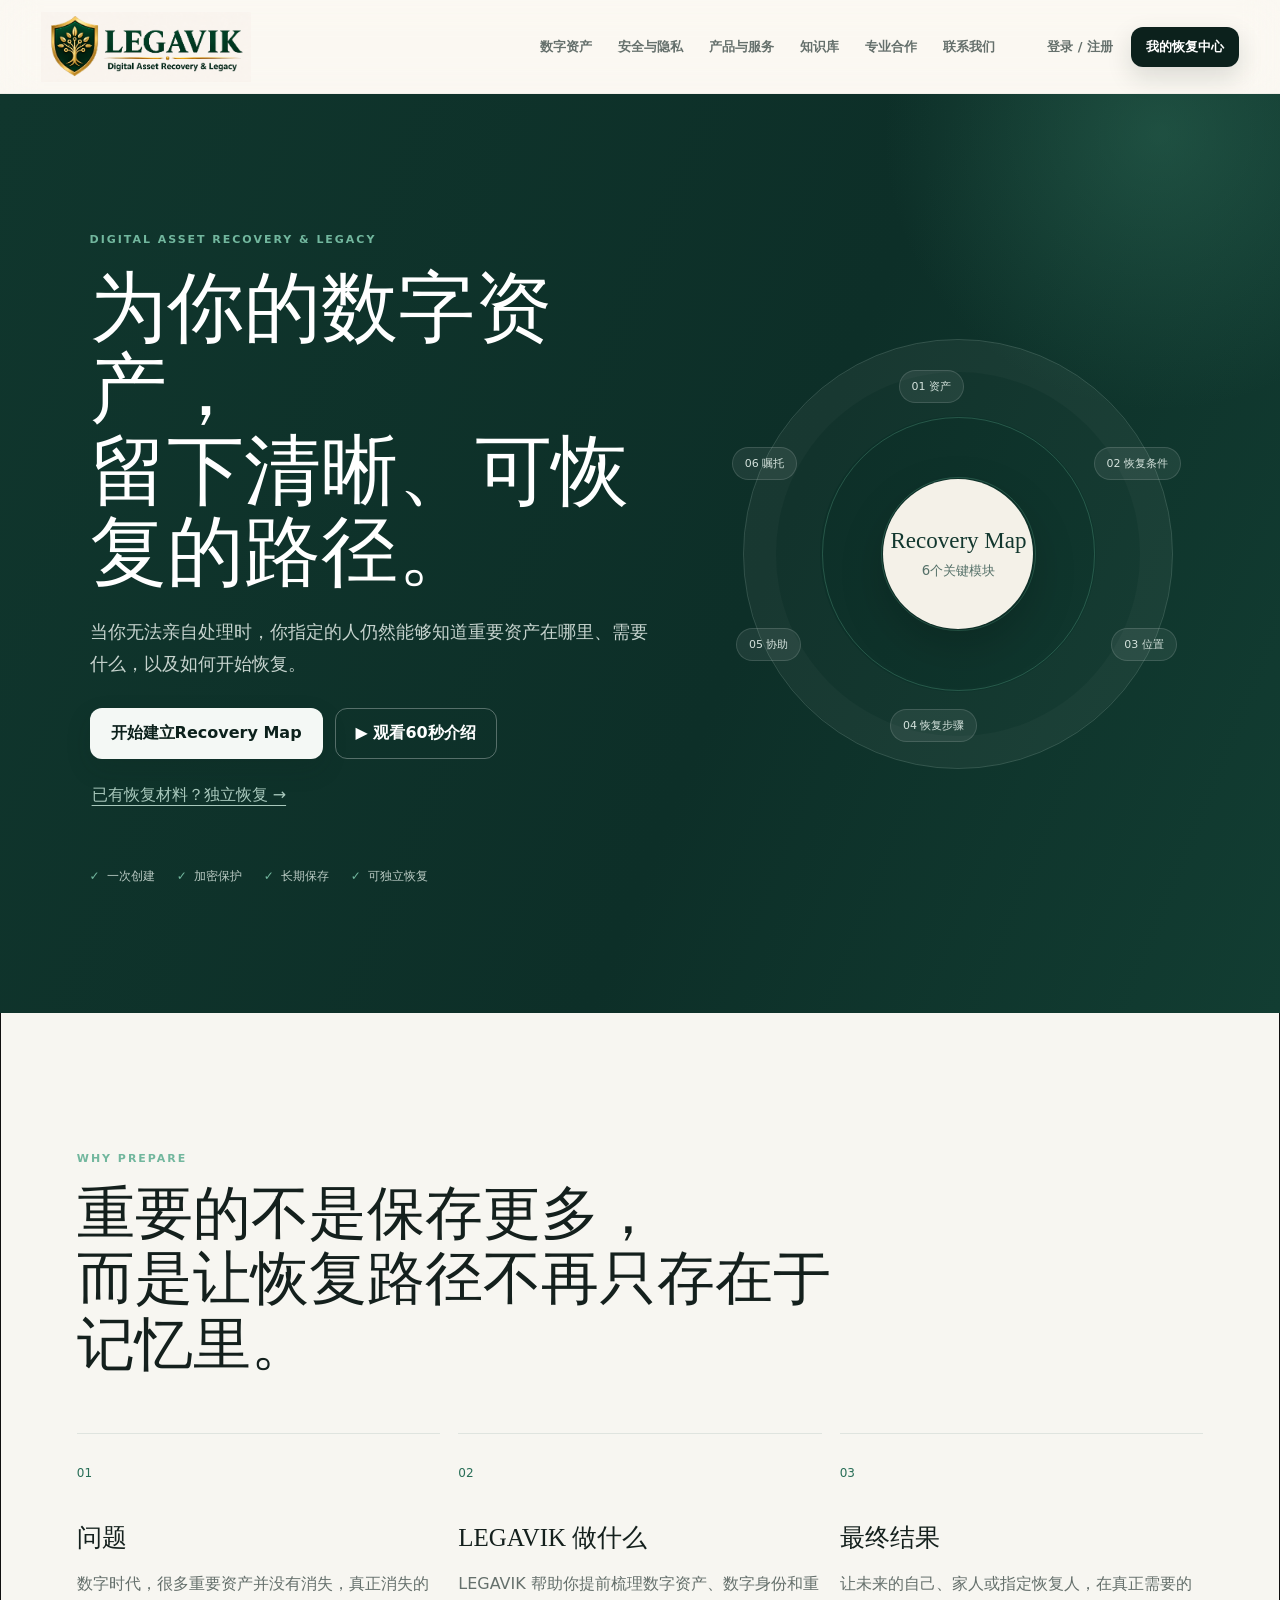
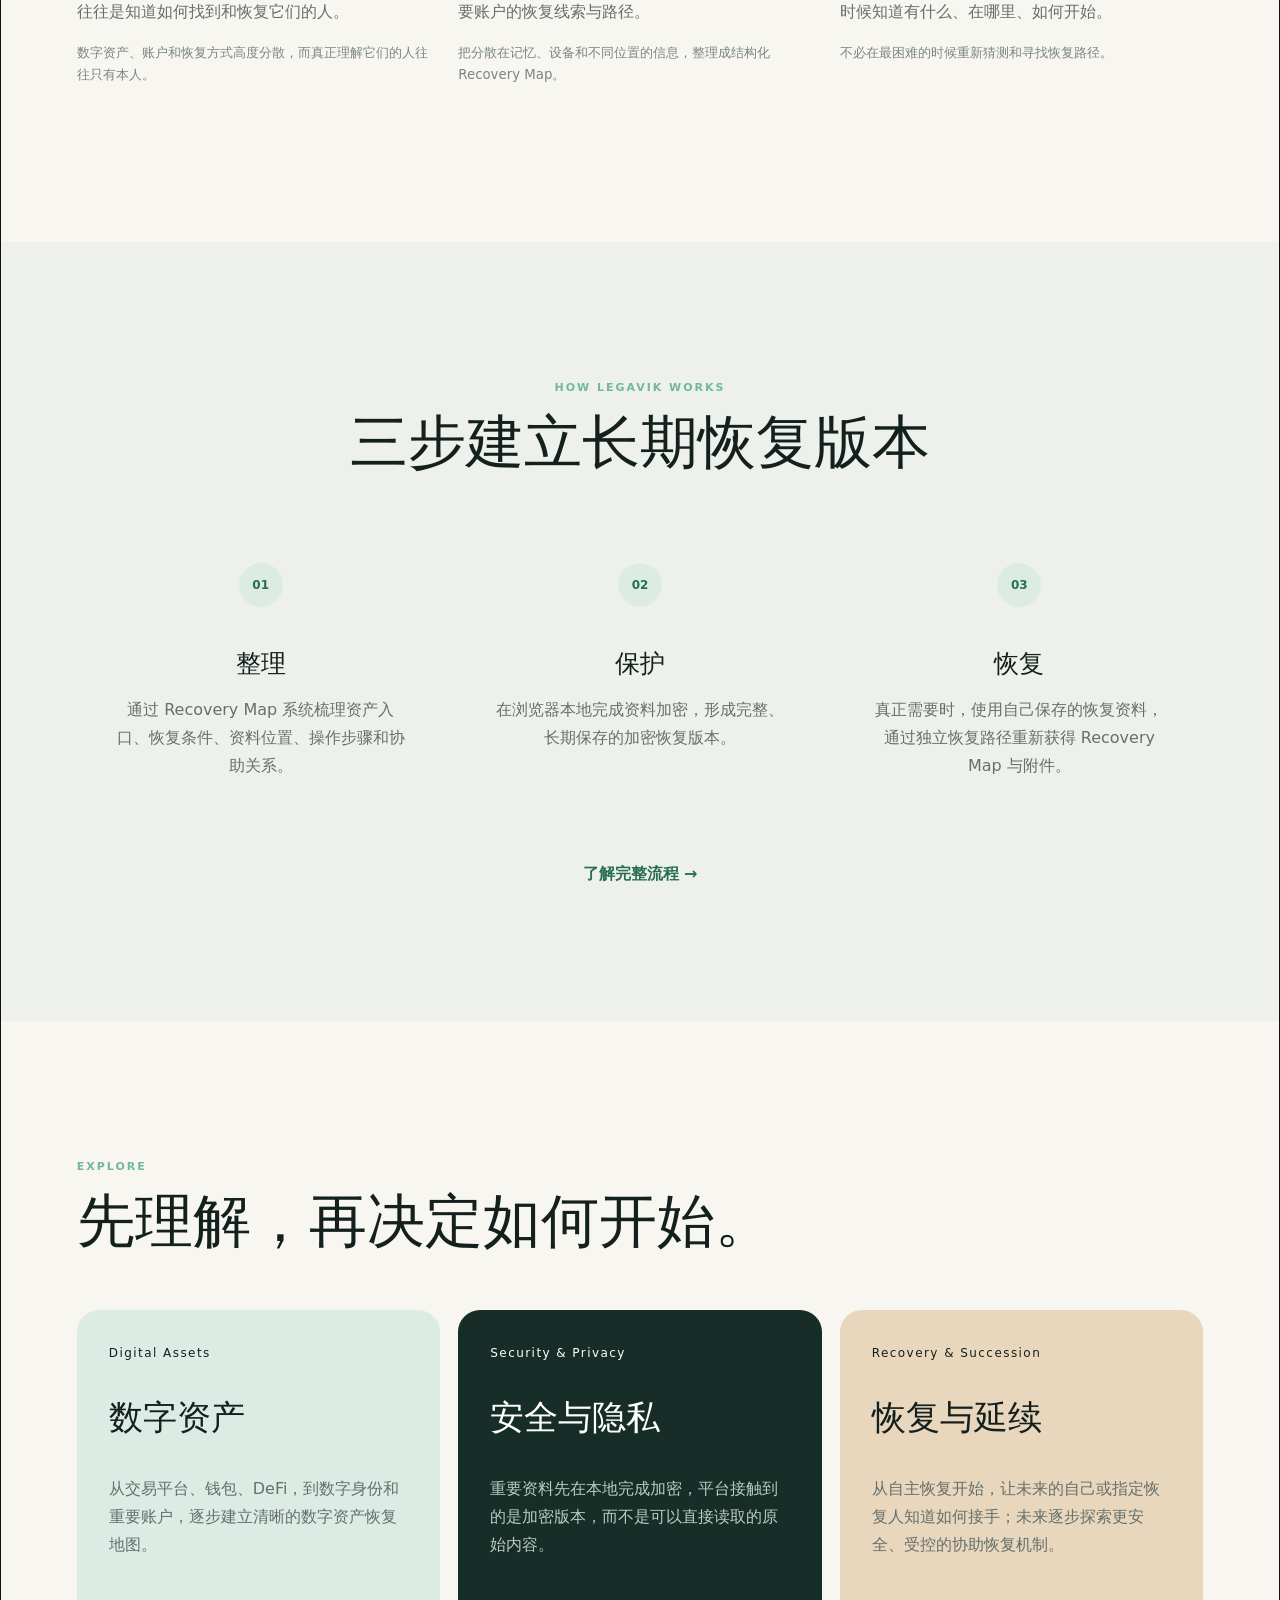
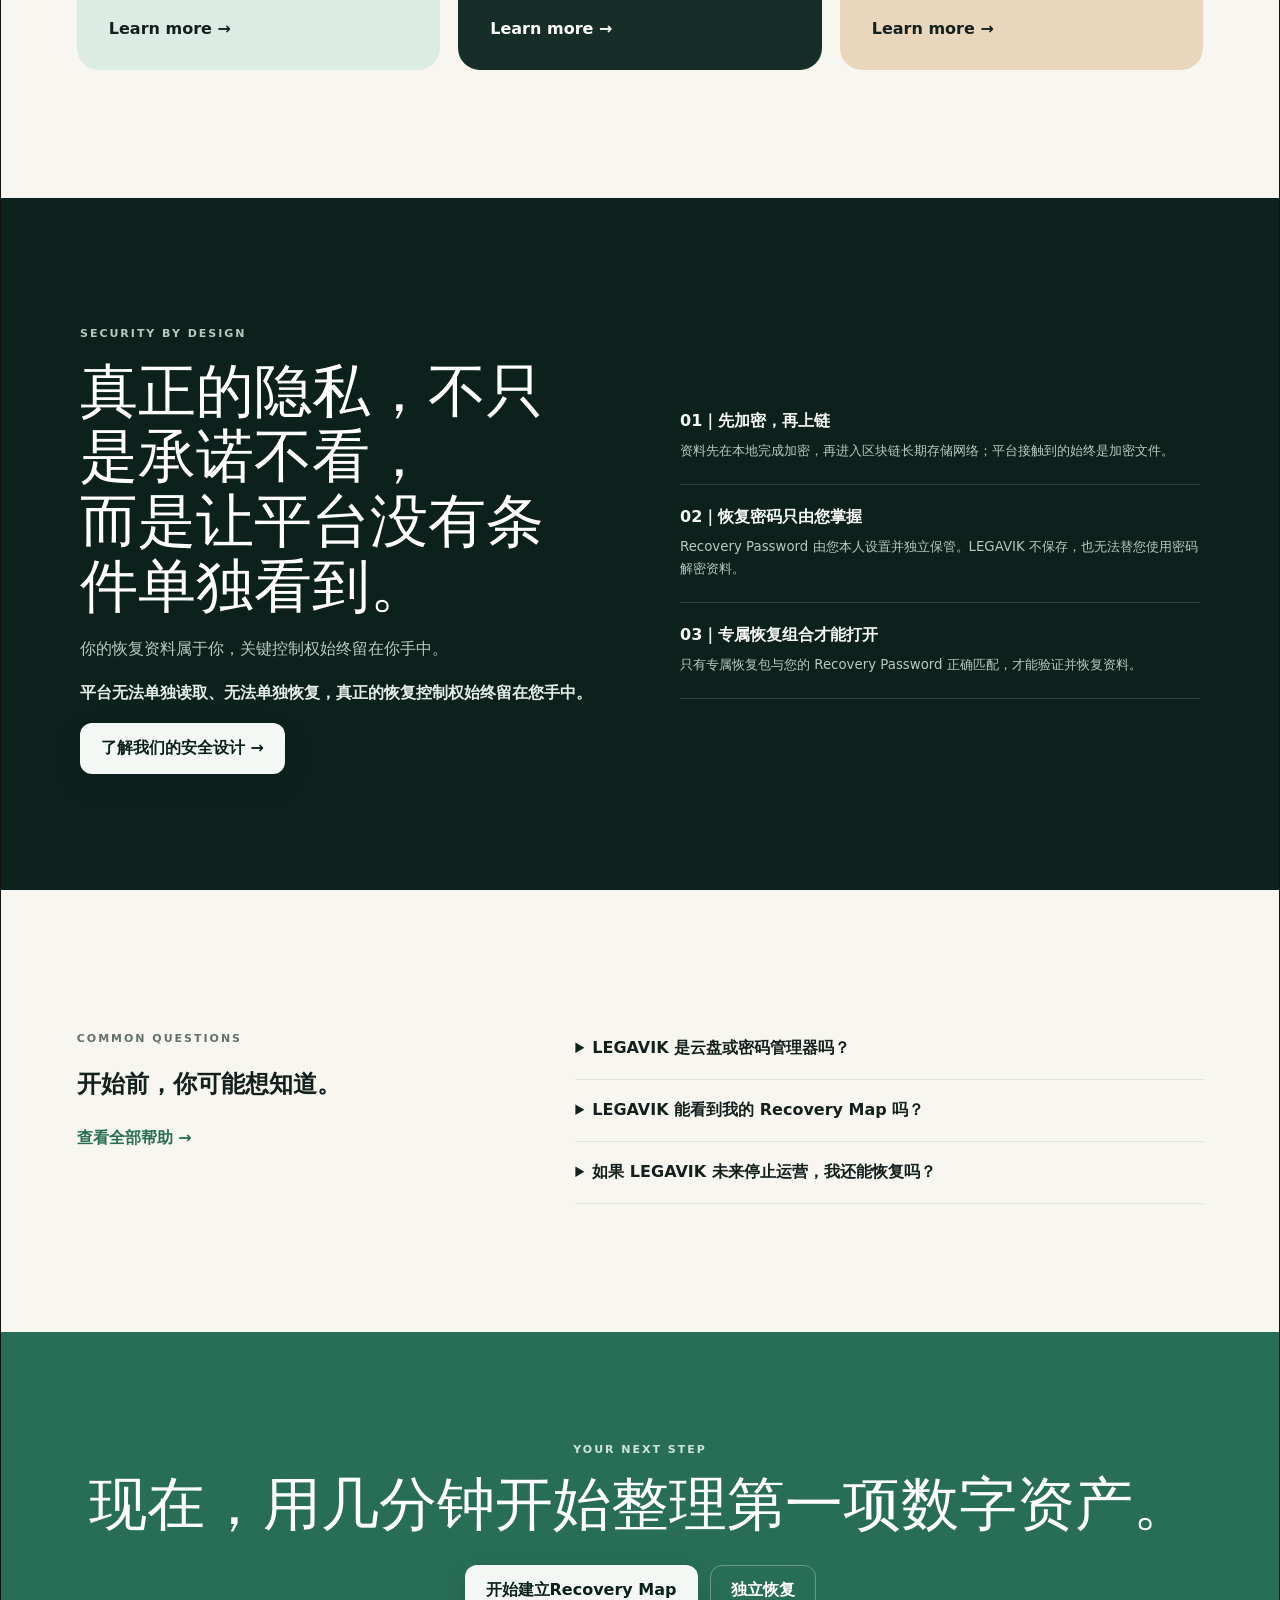
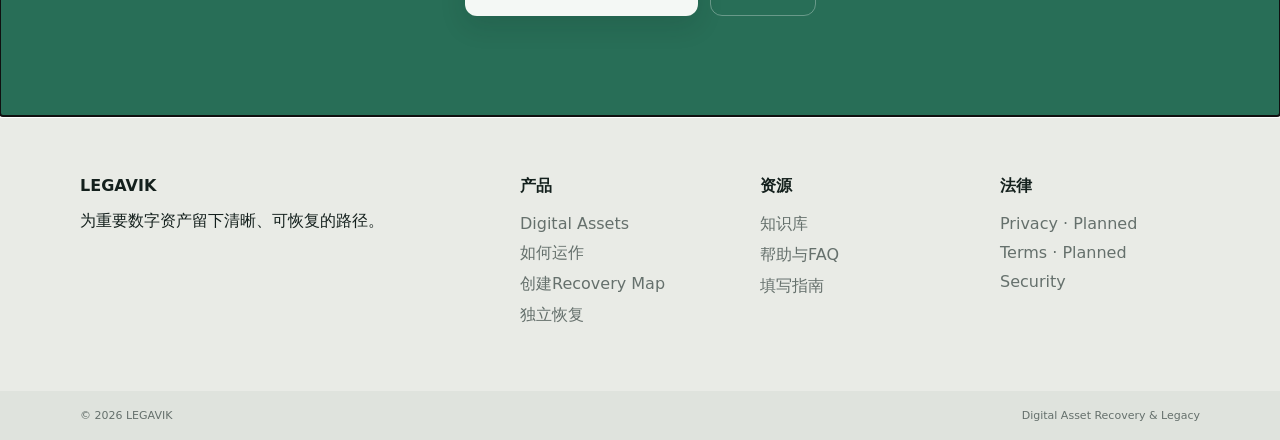
==== web/index.html @ 1ef9f55b "retire public legacy customer entries" ====
<!doctype html>
<html lang="zh-CN">
<head>
  <meta charset="utf-8">
  <meta name="viewport" content="width=device-width,initial-scale=1">
  <meta name="robots" content="noindex,follow">
  <title>正在前往 LEGAVIK</title>
</head>
<body>
  <main data-legacy-entry="home"><p>正在前往 LEGAVIK 正式首页…</p></main>
  <script src="./canonical-runtime-gate.js?v=legavik-phase3d-20260905-1"></script>
  <script src="./legacy-entry-redirect.js?v=legavik-phase3d-20260905-1"></script>
</body>
</html>
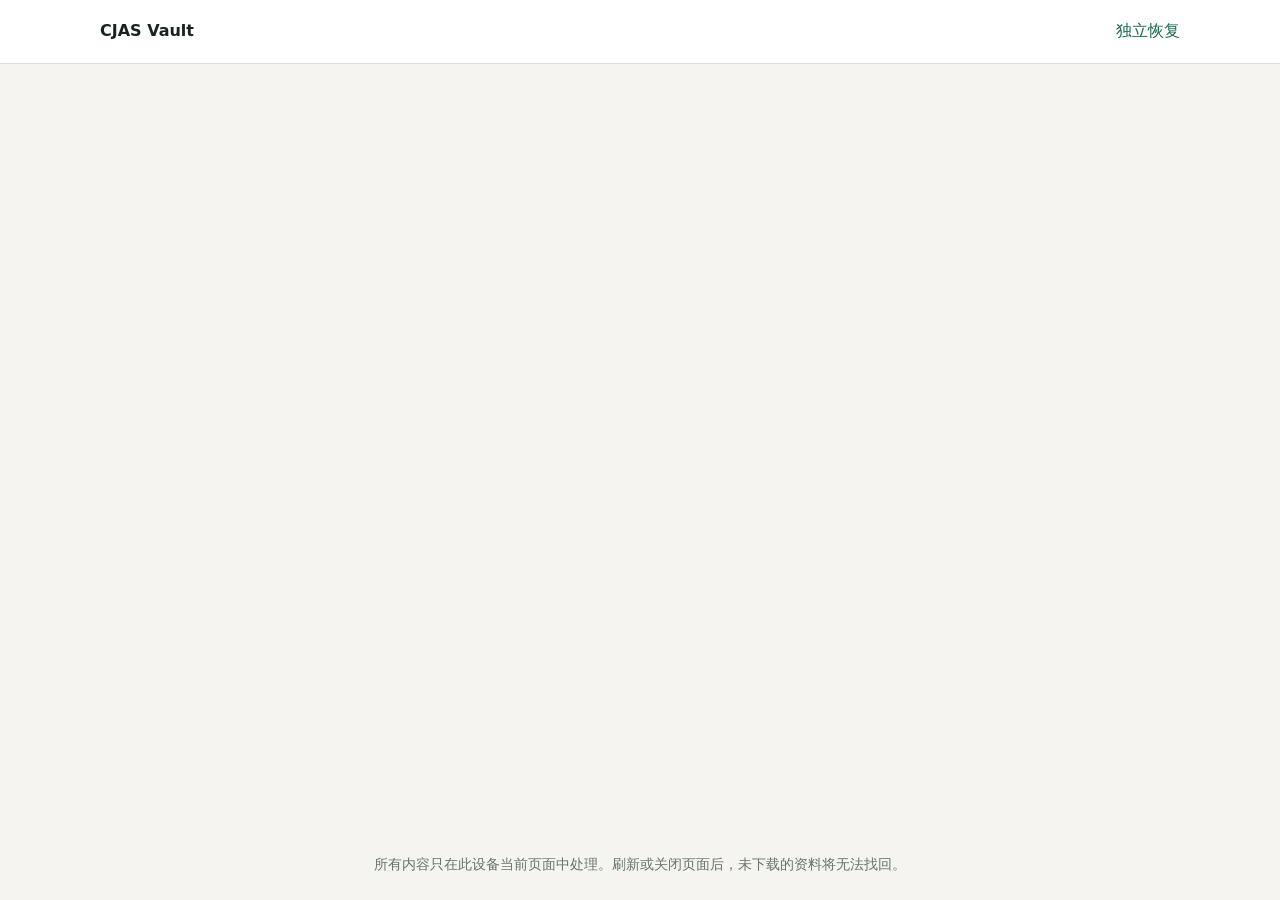
==== commit a469c3b8: "Deploy LEGAVIK Product and Service V1" ====
--- a/web/index.html
+++ b/web/index.html
@@ -1,14 +1,3 @@
 <!doctype html>
-<html lang="zh-CN">
-<head>
-  <meta charset="utf-8">
-  <meta name="viewport" content="width=device-width,initial-scale=1">
-  <meta name="robots" content="noindex,follow">
-  <title>正在前往 LEGAVIK</title>
-</head>
-<body>
-  <main data-legacy-entry="home"><p>正在前往 LEGAVIK 正式首页…</p></main>
-  <script src="./canonical-runtime-gate.js?v=legavik-phase3d-20260905-1"></script>
-  <script src="./legacy-entry-redirect.js?v=legavik-phase3d-20260905-1"></script>
-</body>
-</html>
+<html lang="zh-CN"><head><meta charset="utf-8"><meta name="viewport" content="width=device-width,initial-scale=1"><title>CJAS Vault — 建立恢复地图</title><link rel="stylesheet" href="./styles.css"><link rel="stylesheet" href="./phase-c.css"></head>
+<body><header class="topbar"><a class="brand" href="./">CJAS Vault</a><a class="quiet-link" href="./recover.html" target="_blank">独立恢复</a></header><main id="app" class="shell" aria-live="polite"></main><footer>所有内容只在此设备当前页面中处理。刷新或关闭页面后，未下载的资料将无法找回。</footer><script type="module" src="./app-v2.js"></script></body></html>
--- a/web/styles.css
+++ b/web/styles.css
@@ -0,0 +1,3 @@
+:root{color-scheme:light;--ink:#17231f;--muted:#66736e;--paper:#f5f4ef;--card:#fff;--accent:#176b52;--accent2:#dff1e9;--danger:#a53030;--warn:#8a5a00;--line:#d8dedb;font:16px/1.55 system-ui,-apple-system,BlinkMacSystemFont,"Segoe UI",sans-serif}*{box-sizing:border-box}body{margin:0;background:var(--paper);color:var(--ink)}.topbar{height:64px;padding:0 max(24px,calc((100vw - 1080px)/2));display:flex;align-items:center;justify-content:space-between;border-bottom:1px solid var(--line);background:#fff}.brand{font-weight:750;color:var(--ink);text-decoration:none}.quiet-link{color:var(--accent);text-decoration:none}.shell{max-width:1080px;min-height:calc(100vh - 128px);margin:auto;padding:48px 24px}footer{min-height:64px;padding:18px 24px;text-align:center;color:var(--muted);font-size:.85rem}.hero{max-width:760px;padding:48px 0}.eyebrow{color:var(--accent);font-weight:700;letter-spacing:.08em;text-transform:uppercase}.hero h1{font-size:clamp(2.2rem,6vw,4.5rem);line-height:1.05;margin:.3em 0}.hero p{font-size:1.2rem;color:var(--muted)}button,.button{border:0;border-radius:10px;padding:12px 18px;background:var(--accent);color:#fff;font:inherit;font-weight:650;cursor:pointer;text-decoration:none;display:inline-block}button.secondary,.button.secondary{background:#e7ece9;color:var(--ink)}button.danger{background:#f8e7e7;color:var(--danger)}button:disabled{opacity:.45;cursor:not-allowed}.actions{display:flex;gap:12px;flex-wrap:wrap;margin-top:24px}.progress{height:8px;background:#e1e6e3;border-radius:20px;overflow:hidden}.progress>span{display:block;height:100%;background:var(--accent)}.step-meta{display:flex;justify-content:space-between;color:var(--muted);margin:12px 0 28px}.card{background:var(--card);border:1px solid var(--line);border-radius:16px;padding:24px;margin:16px 0;box-shadow:0 8px 30px #16372c0a}.card h2,.card h3{margin-top:0}.entry{border-top:1px solid var(--line);padding-top:18px;margin-top:18px}.field{display:grid;gap:7px;margin:16px 0}.field label{font-weight:650}.field small,.muted{color:var(--muted)}input,textarea,select{width:100%;padding:12px;border:1px solid #aeb9b4;border-radius:9px;background:#fff;color:var(--ink);font:inherit}textarea{min-height:92px}.choice{display:flex;gap:18px}.choice label{font-weight:400}.choice input,.module-list input{width:auto}.notice{padding:14px 16px;border-left:4px solid var(--warn);background:#fff5d9;border-radius:6px}.error{color:var(--danger);background:#faeaea;padding:12px;border-radius:8px}.success{color:#0d5f42;background:#dff4e9;padding:12px;border-radius:8px}.status,.chip{display:inline-block;padding:5px 10px;border-radius:100px;background:var(--accent2);font-weight:700}.issue{display:flex;gap:10px;align-items:center;justify-content:space-between;padding:10px 0;border-bottom:1px solid var(--line)}.map-grid,.plan-grid{display:grid;grid-template-columns:repeat(auto-fit,minmax(230px,1fr));gap:14px}.map-card{background:#f8faf9;border-radius:10px;padding:14px}.plan-card{min-height:190px;text-align:left;background:#fff;color:var(--ink);border:1px solid var(--line);display:grid;align-content:start;gap:12px}.plan-card.recommended{border:2px solid var(--accent)}.plan-card span{color:var(--accent);min-height:24px}.plan-card strong{font-size:1.15rem}.plan-card small{color:var(--muted)}.wizard-layout{display:grid;grid-template-columns:minmax(0,2fr) minmax(280px,1fr);gap:20px;align-items:start}.guidance{background:#edf6f1;border:1px solid #c9ded4;border-radius:16px;padding:20px;margin:16px 0}.guidance p{font-size:.92rem}.module-list{display:grid;gap:10px}.file-row,.version-row{display:grid;grid-template-columns:1fr auto auto;gap:10px;align-items:center;padding:12px;border-bottom:1px solid var(--line)}.file-row small,.version-row small{color:var(--muted)}.version-row{grid-template-columns:1fr 1fr 1fr 1fr}.version-row.current{background:var(--accent2)}.capacity{font-weight:700;color:var(--accent)}.hidden{display:none!important}@media(max-width:760px){.shell{padding:28px 16px}.hero{padding:24px 0}.card{padding:18px}.wizard-layout{grid-template-columns:1fr}.actions>*{flex:1;text-align:center}.file-row,.version-row{grid-template-columns:1fr}}
+/* Shared formal SKREK brand asset. */
+.brand img{display:block;width:auto;height:44px;max-width:min(300px,70vw);object-fit:contain}
